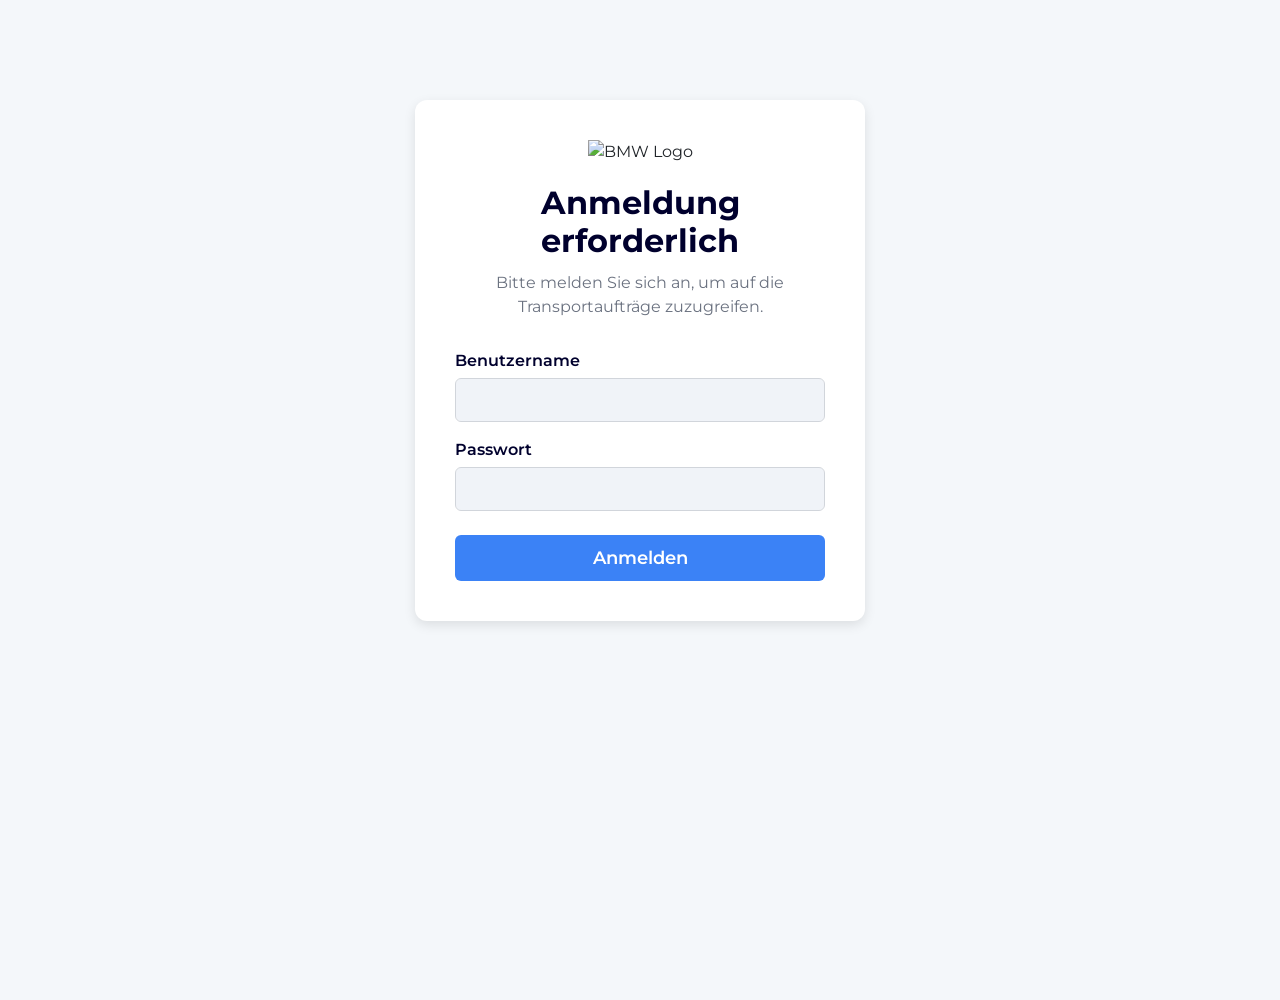
==== index.html @ 8893bddc "Update URLs and enhance data decoding logic" ====
<!DOCTYPE html>
<html lang="de">
<head>
    <meta charset="UTF-8" />
    <meta name="viewport" content="width=device-width, initial-scale=1.0"/>
    <title>Wagon Transport Order Confirmation</title>
    <link href="https://cdn.jsdelivr.net/npm/bootstrap@5.3.0/dist/css/bootstrap.min.css" rel="stylesheet">
    <link href="https://fonts.googleapis.com/css2?family=Montserrat:wght@400;600;700&display=swap" rel="stylesheet">
    
    <style>
        body {
            min-height: 100vh;
            background-color: #f4f7fa;
            font-family: 'Montserrat', sans-serif;
        }

        .header-section {
            background-color: #00002d;
            color: white;
            padding: 40px;
            border-radius: 12px 12px 0 0;
        }
        
        .header-section h1 {
            font-weight: 700;
            font-size: 2.5rem;
        }

        .main-card {
            background-color: #ffffff;
            border-radius: 12px;
            box-shadow: 0 4px 12px rgba(0,0,0,0.05);
            margin: 40px auto;
            max-width: 1000px;
        }

        .login-card {
            background-color: #ffffff;
            border-radius: 12px;
            box-shadow: 0 4px 12px rgba(0,0,0,0.1);
            margin: 100px auto;
            max-width: 450px;
            padding: 40px;
        }

        .login-header {
            text-align: center;
            margin-bottom: 30px;
        }

        .login-header h2 {
            color: #00002d;
            font-weight: 700;
            margin-bottom: 10px;
        }

        .login-header p {
            color: #6b7280;
        }

        .form-control, .form-select {
            background-color: #f0f3f8;
            border: 1px solid #d1d5db;
            color: #1f2937;
            font-weight: 500;
            font-size: 1rem;
            height: 44px;
        }

        .form-label {
            font-weight: 600;
            color: #00002d;
            margin-bottom: 5px;
        }
        
        .order-card {
            border: 1px solid #e5e7eb;
            border-left: 5px solid #3b82f6;
            border-radius: 8px;
            margin-bottom: 20px;
            padding: 20px;
            background-color: #ffffff;
        }

        .order-card h5 {
            font-weight: 700;
            color: #3b82f6;
            margin-bottom: 15px;
            border-bottom: 2px solid #f0f3f8;
            padding-bottom: 5px;
        }

        .btn-custom {
            background-color: #3b82f6;
            color: white;
            font-weight: 600;
            font-size: 1.1rem;
            padding: 10px 30px;
            border: none;
            transition: background-color 0.3s ease;
        }

        .btn-custom:hover {
            background-color: #1e3a8a;
            color: white;
        }

        .hidden {
            display: none !important;
        }

        .spinner-border-sm {
            width: 1rem;
            height: 1rem;
            margin-right: 0.5rem;
        }

        .section-header {
            font-weight: 600;
            font-size: 0.95rem;
            margin-top: 1rem;
            margin-bottom: 0.5rem;
        }
    </style>
</head>
<body>
    <!-- Login Screen -->
    <div id="login-screen" class="container">
        <div class="login-card">
            <div class="login-header">
                <img src="https://upload.wikimedia.org/wikipedia/commons/4/44/BMW.svg" alt="BMW Logo" style="height: 60px; margin-bottom: 20px;">
                <h2>Anmeldung erforderlich</h2>
                <p>Bitte melden Sie sich an, um auf die Transportaufträge zuzugreifen.</p>
            </div>
            
            <form id="login-form">
                <div class="mb-3">
                    <label for="username" class="form-label">Benutzername</label>
                    <input type="text" class="form-control" id="username" name="username" required autocomplete="username">
                </div>
                
                <div class="mb-4">
                    <label for="password" class="form-label">Passwort</label>
                    <input type="password" class="form-control" id="password" name="password" required autocomplete="current-password">
                </div>
                
                <div id="login-alert" class="mb-3"></div>
                
                <div class="d-grid">
                    <button type="submit" class="btn btn-custom" id="login-btn">
                        <span id="login-btn-text">Anmelden</span>
                        <span id="login-spinner" class="spinner-border spinner-border-sm hidden" role="status" aria-hidden="true"></span>
                    </button>
                </div>
            </form>
        </div>
    </div>

    <!-- Main Application (hidden until login) -->
    <div id="main-app" class="container hidden">
        <div class="main-card">
            <div class="header-section text-center">
                <h1>Wagon Transport Order Editor <img src="https://upload.wikimedia.org/wikipedia/commons/4/44/BMW.svg" alt="BMW Logo" style="height: 1.2em; vertical-align: middle;"></h1>
                <p class="lead" style="color: #dbeafe;">Bitte überprüfen und bestätigen Sie die Liefer-/Abhol-Slots.</p>
            </div>

            <div class="p-4">
                <form id="order-form">
                    <div id="orders-container">
                        <div class="alert alert-info" role="alert">Lade Bestelldaten...</div>
                    </div>

                    <div id="alert-container" class="mt-4"></div>

                    <div class="d-grid gap-2">
                        <button type="submit" class="btn btn-custom mt-3">Aufträge bestätigen & an Logistik senden</button>
                    </div>
                </form>
            </div>
        </div>
    </div>

    <script src="https://cdn.jsdelivr.net/npm/bootstrap@5.3.0/dist/js/bootstrap.bundle.min.js"></script>

    <script>
        // ============================================
        // CONFIGURATION
        // ============================================
        const AUTH_FLOW_URL = 'https://e157ee54d75be7b59e64b3c2c12166.51.environment.api.powerplatform.com:443/powerautomate/automations/direct/workflows/3f3444f8c3514fe8873204c368389636/triggers/manual/paths/invoke?api-version=1&sp=%2Ftriggers%2Fmanual%2Frun&sv=1.0&sig=SwlTj3if5ZKKomFHRBl7RZA-kmS3-X4oMm7NkNRVYFU'
        const ORDER_SUBMIT_URL = 'https://e157ee54d75be7b59e64b3c2c12166.51.environment.api.powerplatform.com:443/powerautomate/automations/direct/workflows/57811f085180473188001322dee3482f/triggers/manual/paths/invoke?api-version=1&sp=%2Ftriggers%2Fmanual%2Frun&sv=1.0&sig=Av88DsAwouKcWS5YfbpnzNnY0g3_8WuksH9nLJQRj48'
        
        // Session token storage
        let sessionToken = null;

        // Configuration
        const CONFIG = {
            profiles: ['G1', 'G2'],
            wagonTypes: ['Offen', 'Geschlossen', 'Offen + Geschlossen'],
            reasons: [
                { value: 'None', text: '— Keine Unterlieferung —' },
                { value: '05', text: '05 Falsche Waggongattung angeliefert' },
                { value: '06', text: '06 Fehlende Waggons - Schadwaggon' },
                { value: '07', text: '07 Ausrangierung Schadwaggons' },
                { value: '08', text: '08 fehlende Lokführerverfügbarkeit' },
                { value: '09', text: '09 zu wenige Waggons - falsche Planung Bahn-DL' },
                { value: '10', text: '10 zu spät angelieferte Waggons' },
                { value: '11', text: '11 Fehlende Lokführerverfügbarkeit' },
                { value: '12', text: '12 Zugverspätung - Arbeitszeit Ende' },
                { value: '13', text: '13 Zugverspätung - Sonstiges Bahn DL' },
                { value: '14', text: '14 Zugverspätung -   Sonstiges' },
                { value: '15', text: '15 Streik - Bahn Infrastruktur' },
                { value: '25', text: '25 technische Störungen Bahnhof bzw. Rangierer' },
                { value: '26', text: '26 technische Störungen auf der Strecke (z.B. Bahnübergang, Stellwerkstörung)' },
                { value: '27', text: '27 Rangierleistung nicht ausreichend - Rangierdienst unterbesetzt' },
                { value: '28', text: '28 Rangierleistung nicht ausreichend  - Rangierdienst in Pause' },
                { value: '29', text: '29 Rangierleistung nicht ausreichend - Lokschaden/ Lokstörung' },
                { value: '30', text: '30 Zeitplanung Rangierverkehr' },
                { value: '31', text: '31 Rangierleistung nicht ausreichend (z.B. bei zu viel Rangierung Schadwaggons/Züge gleichzeitig/Lokverfügbarkeit/Lokführer krank, Lokstörrung…)' },
                { value: '32', text: '32 Stellwerk nicht besetzt' },
                { value: '33', text: '33 Lokzuführung verspätet' },
                { value: '34', text: '34 Warten aus Lok - Störung auf der Strecke; Fahren auf Sicht' },
                { value: '35', text: '35 Warten auf Lok - Infrastruktur überlastet' },
                { value: '36', text: '36 Warten aus Lok - Sonstiges' },
                { value: '37', text: '37 Streckensperrung --> keine Umleitung möglich' },
                { value: '38', text: '38 Baustelle/ Infrastruktur' },
                { value: '39', text: '39 Blockierung Transportwege (Abgrenzung zur technischen Störrung, z.B. liegengebliebener Zug auf der Strecke)' },
                { value: '40', text: '40 Umleitung netzbedingt; Personen im Gleis' },
                { value: '41', text: '41 Infrastruktur (Baustellen, Oberleitungsstörung, Rückstau wg. Überfüllung der Umleitungen)' },
                { value: '42', text: '42 fehlende Trassenverfügbarkeit' },
                { value: '43', text: '43 Dispositive Zulaufsteuerung' },
                { value: '53', text: '53 Fehlende Waggons - falsche Planung Bahn-DL' }
            ]
        };

        function showLoginAlert(message, type) {
            const alertContainer = document.getElementById('login-alert');
            alertContainer.innerHTML = `<div class="alert alert-${type} alert-dismissible fade show" role="alert">
                                            ${message}
                                            <button type="button" class="btn-close" data-bs-dismiss="alert" aria-label="Close"></button>
                                        </div>`;
        }
        
        function generateTimeSlots(intervalMinutes) {
            const slots = [];
            for (let h = 0; h < 24; h++) {
                for (let m = 0; m < 60; m += intervalMinutes) {
                    const time = `${String(h).padStart(2, '0')}:${String(m).padStart(2, '0')}`;
                    if (intervalMinutes === 15) {
                        slots.push({ value: time, text: time });
                    } else if (intervalMinutes === 120 && m === 0) {
                        const nextHour = String((h + 2) % 24).padStart(2, '0');
                        const slotText = `${time} - ${nextHour}:00`;
                        slots.push({ value: slotText, text: slotText });
                    }
                }
            }
            return slots;
        }

        const arrivalSlots = generateTimeSlots(120);
        const departureSlots = generateTimeSlots(15);
        
        function getOrdersFromUrl() {
            try {
                const params = new URLSearchParams(window.location.search);
                const encodedData = params.get('data');
                if (!encodedData) {
                    return [];
                }
                
                let jsonString;
                
                // Try to decode as base64 first
                try {
                    // Decode base64
                    jsonString = atob(encodedData);
                    console.log('Data decoded from base64');
                } catch (base64Error) {
                    // If base64 decoding fails, try URL decoding (backward compatibility)
                    console.log('Base64 decoding failed, trying URL decode for backward compatibility');
                    jsonString = decodeURIComponent(encodedData);
                }
                
                const parsedData = JSON.parse(jsonString);
                return Array.isArray(parsedData) ? parsedData : [parsedData];
            } catch (e) {
                console.error("Fehler beim Parsen der Bestelldaten:", e);
                return [];
            }
        }
        
        function createOrderCard(order) {
            const id = order.orderId || 'UNKNOWN';
            
            const profileOptions = CONFIG.profiles.map(p => 
                `<option value="${p}" ${p === order.wagonProfile ? 'selected' : ''}>${p}</option>`
            ).join('');
            
            const typeOptions = CONFIG.wagonTypes.map(t => 
                `<option value="${t}" ${t === order.wagonType ? 'selected' : ''}>${t}</option>`
            ).join('');

            const reasonOptions = CONFIG.reasons.map(r => 
                `<option value="${r.value}">${r.text}</option>`
            ).join('');

            const arrivalOptions = arrivalSlots.map(s => 
                `<option value="${s.value}">${s.text}</option>`
            ).join('');

            const departureOptions = departureSlots.map(s => 
                `<option value="${s.value}">${s.text}</option>`
            ).join('');

            return `
                <div class="order-card" data-order-id="${id}">
                    <h5>Order ID: ${id} | Supplier: ${order.supplier || 'N/A'} | Route: ${order.route || 'N/A'}</h5>
                    <p class="mb-3 text-muted small">KW: ${order.cw || 'N/A'}</p>
                    <div class="row g-3">
                        <div class="col-md-4">
                            <label for="wagons-${id}" class="form-label">Wagons (Qty.)</label>
                            <input type="number" class="form-control" id="wagons-${id}" name="wagons-${id}" value="${order.wagons || 1}" min="1" required>
                        </div>
                        <div class="col-md-4">
                            <label for="date-${id}" class="form-label">Transport Date</label>
                            <input type="date" class="form-control" id="date-${id}" name="date-${id}" value="${order.transportDate || ''}" required>
                        </div>
                        <div class="col-md-4">
                            <label for="profile-${id}" class="form-label">Wagon Profile</label>
                            <select class="form-select" id="profile-${id}" name="profile-${id}" required>
                                ${profileOptions}
                            </select>
                        </div>
                        <div class="col-md-12">
                            <label for="type-${id}" class="form-label">Wagon Type</label>
                            <select class="form-select" id="type-${id}" name="type-${id}" required>
                                ${typeOptions}
                            </select>
                        </div>
                        
                        <!-- DEPARTURE TIME SLOTS -->
                        <div class="col-12 mt-3">
                            <h6 class="text-primary border-bottom pb-2">📍 Departure Time Slots</h6>
                        </div>
                        <div class="col-md-6">
                            <label for="departure-arrival-slot-${id}" class="form-label">Arrival Time Slot (2h)</label>
                            <select class="form-select" id="departure-arrival-slot-${id}" name="departure-arrival-slot-${id}" required>
                                ${arrivalOptions}
                            </select>
                        </div>
                        <div class="col-md-6">
                            <label for="departure-time-${id}" class="form-label">Departure Time (15min)</label>
                            <select class="form-select" id="departure-time-${id}" name="departure-time-${id}" required>
                                ${departureOptions}
                            </select>
                        </div>
                        
                        <!-- DESTINATION TIME SLOTS -->
                        <div class="col-12 mt-3">
                            <h6 class="text-success border-bottom pb-2">🎯 Destination Time Slots</h6>
                        </div>
                        <div class="col-md-4">
                            <label for="delivery-date-${id}" class="form-label">Delivery Date</label>
                            <input type="date" class="form-control" id="delivery-date-${id}" name="delivery-date-${id}" value="${order.deliveryDate || ''}" required>
                        </div>
                        <div class="col-md-4">
                            <label for="destination-arrival-slot-${id}" class="form-label">Arrival Time Slot (2h)</label>
                            <select class="form-select" id="destination-arrival-slot-${id}" name="destination-arrival-slot-${id}" required>
                                ${arrivalOptions}
                            </select>
                        </div>
                        <div class="col-md-4">
                            <label for="destination-departure-time-${id}" class="form-label">Departure Time (15min)</label>
                            <select class="form-select" id="destination-departure-time-${id}" name="destination-departure-time-${id}" required>
                                ${departureOptions}
                            </select>
                        </div>
                        
                        <div class="col-md-6 mt-3">
                            <label for="reason-${id}" class="form-label">Reason for Underdelivery</label>
                            <select class="form-select" id="reason-${id}" name="reason-${id}" required>
                                ${reasonOptions}
                            </select>
                        </div>
                        <div class="col-12">
                            <label for="comment-${id}" class="form-label">Comment (Free Text)</label>
                            <textarea class="form-control" id="comment-${id}" name="comment-${id}" rows="2" placeholder="Freitextkommentar eingeben..."></textarea>
                        </div>
                    </div>
                </div>
            `;
        }
        
        function loadForm() {
            const ordersData = getOrdersFromUrl();
            const container = document.getElementById('orders-container');
            container.innerHTML = '';
            if (ordersData.length === 0) {
                container.innerHTML = `
                    <div class="alert alert-danger" role="alert">
                        <strong>Fehler:</strong> Es wurden keine Bestelldaten übergeben oder die Daten konnten nicht geladen werden.
                        <br><br>
                        Bitte wenden Sie sich an das Logistik-Team oder überprüfen Sie den Link.
                    </div>`;
                const submitBtn = document.querySelector('#order-form button[type="submit"]');
                if (submitBtn) submitBtn.disabled = true;
                return;
            }
            ordersData.forEach(order => {
                container.innerHTML += createOrderCard(order);
            });
        }

        function showAlert(message, type) {
            const alertContainer = document.getElementById('alert-container');
            alertContainer.innerHTML = `<div class="alert alert-${type} alert-dismissible fade show" role="alert" style="font-size: 1rem;">
                                            ${message}
                                            <button type="button" class="btn-close" data-bs-dismiss="alert" aria-label="Close"></button>
                                        </div>`;
        }

        // Initialize everything when DOM is ready
        document.addEventListener('DOMContentLoaded', function() {
            console.log('Page loaded - Login screen should be visible');
            
            // Handle Login with Power Automate Authentication
            document.getElementById('login-form').addEventListener('submit', async function(event) {
                event.preventDefault();
                
                const username = document.getElementById('username').value.trim();
                const password = document.getElementById('password').value;
                
                // Show loading state
                const loginBtn = document.getElementById('login-btn');
                const loginBtnText = document.getElementById('login-btn-text');
                const loginSpinner = document.getElementById('login-spinner');
                
                loginBtn.disabled = true;
                loginBtnText.textContent = 'Überprüfung...';
                loginSpinner.classList.remove('hidden');
                
                try {
                    // Call Power Automate authentication flow
                    const response = await fetch(AUTH_FLOW_URL, {
                        method: 'POST',
                        headers: { 'Content-Type': 'application/json' },
                        body: JSON.stringify({
                            username: username,
                            password: password,
                            timestamp: new Date().toISOString()
                        })
                    });

                    const result = await response.json();
                    
                    if (response.ok && result.authenticated === true) {
                        console.log('Login successful');
                        // Store session token if provided
                        sessionToken = result.token || null;
                        
                        // Successful login
                        document.getElementById('login-screen').classList.add('hidden');
                        document.getElementById('main-app').classList.remove('hidden');
                        loadForm();
                    } else {
                        console.log('Login failed');
                        showLoginAlert('Ungültiger Benutzername oder Passwort. Bitte versuchen Sie es erneut.', 'danger');
                        
                        // Reset button state
                        loginBtn.disabled = false;
                        loginBtnText.textContent = 'Anmelden';
                        loginSpinner.classList.add('hidden');
                    }
                } catch (error) {
                    console.error('Authentication error:', error);
                    showLoginAlert('Verbindungsfehler. Bitte versuchen Sie es später erneut.', 'danger');
                    
                    // Reset button state
                    loginBtn.disabled = false;
                    loginBtnText.textContent = 'Anmelden';
                    loginSpinner.classList.add('hidden');
                }
            });

            // Handle Order Form Submission
            document.getElementById('order-form').addEventListener('submit', async function (event) {
                event.preventDefault();
                
                const ordersData = [];
                const orderCards = document.querySelectorAll('.order-card');
                
                orderCards.forEach(card => {
                    const id = card.getAttribute('data-order-id');
                    
                    const orderData = {
                        orderId: id,
                        wagons: parseInt(document.getElementById(`wagons-${id}`).value, 10),
                        transportDate: document.getElementById(`date-${id}`).value,
                        deliveryDate: document.getElementById(`delivery-date-${id}`).value,
                        wagonProfile: document.getElementById(`profile-${id}`).value,
                        wagonType: document.getElementById(`type-${id}`).value,
                        departureArrivalSlot: document.getElementById(`departure-arrival-slot-${id}`).value,
                        departureTime: document.getElementById(`departure-time-${id}`).value,
                        destinationArrivalSlot: document.getElementById(`destination-arrival-slot-${id}`).value,
                        destinationDepartureTime: document.getElementById(`destination-departure-time-${id}`).value,
                        reasonUnderdelivery: document.getElementById(`reason-${id}`).value,
                        comment: document.getElementById(`comment-${id}`).value
                    };
                    
                    ordersData.push(orderData);
                });
                
                const finalPayload = {
                    submissionTimestamp: new Date().toISOString(),
                    sessionToken: sessionToken,
                    orders: ordersData
                };

                try {
                    const response = await fetch(ORDER_SUBMIT_URL, {
                        method: 'POST',
                        headers: { 
                            'Content-Type': 'application/json'
                        },
                        body: JSON.stringify(finalPayload)
                    });

                    if (response.ok) {
                        showAlert('Success! Alle Transportaufträge wurden bestätigt und an die Logistik gesendet.', 'success');
                        document.getElementById('order-form').querySelector('button[type="submit"]').disabled = true;
                    } else {
                        const errorText = await response.text();
                        showAlert(`Übermittlung fehlgeschlagen. Server-Status: ${response.status}.`, 'danger');
                    }
                } catch (error) {
                    showAlert('Ein Fehler ist aufgetreten. Bitte prüfen Sie Ihre Verbindung oder wenden Sie sich an den Support.', 'danger');
                    console.error("Fetch Error:", error);
                }
            });
        });
    </script>
</body>
</html>
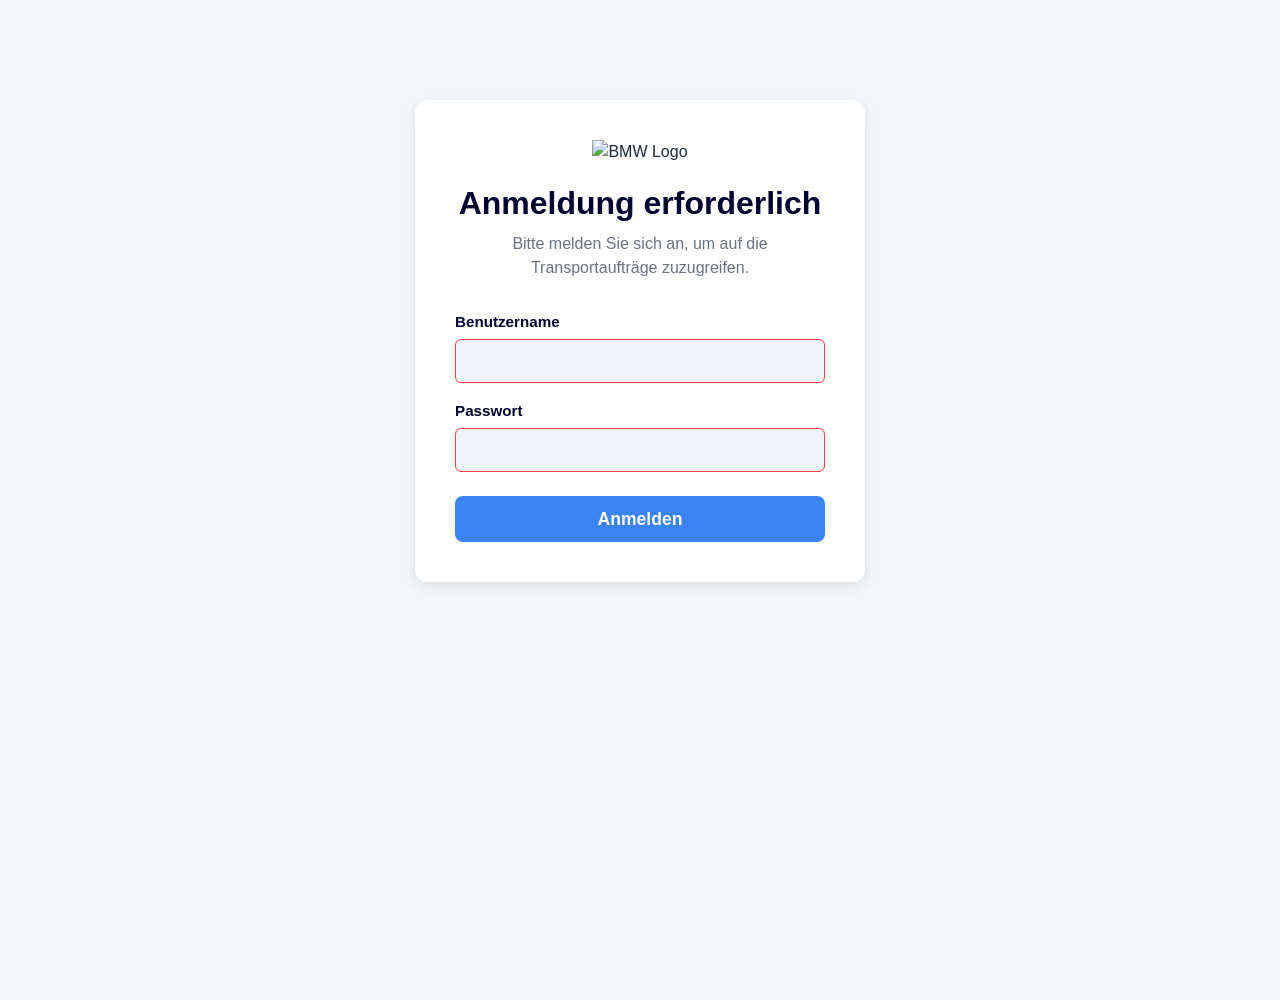
==== commit ec1b432a: "Refactor application into modular architecture with security and accessibility improvements Co-autho" ====
--- a/index.html
+++ b/index.html
@@ -3,127 +3,26 @@
 <head>
     <meta charset="UTF-8" />
     <meta name="viewport" content="width=device-width, initial-scale=1.0"/>
-    <title>Wagon Transport Order Confirmation</title>
-    <link href="https://cdn.jsdelivr.net/npm/bootstrap@5.3.0/dist/css/bootstrap.min.css" rel="stylesheet">
+    <meta name="description" content="BMW Wagon Transport Order Confirmation System - Manage and confirm rail transport orders efficiently">
+    <meta name="author" content="BMW Logistics">
+    <meta http-equiv="X-UA-Compatible" content="IE=edge">
+    
+    <!-- Security Headers -->
+    <meta http-equiv="Content-Security-Policy" content="default-src 'self'; script-src 'self' https://cdn.jsdelivr.net; style-src 'self' 'unsafe-inline' https://cdn.jsdelivr.net https://fonts.googleapis.com; font-src 'self' https://fonts.gstatic.com; img-src 'self' https://upload.wikimedia.org data:; connect-src 'self' https://e157ee54d75be7b59e64b3c2c12166.51.environment.api.powerplatform.com;">
+    
+    <title>Wagon Transport Order Confirmation | BMW Logistics</title>
+    
+    <!-- External Stylesheets -->
+    <link href="https://cdn.jsdelivr.net/npm/bootstrap@5.3.0/dist/css/bootstrap.min.css" rel="stylesheet" integrity="sha384-9ndCyUaIbzAi2FUVXJi0CjmCapSmO7SnpJef0486qhLnuZ2cdeRhO02iuK6FUUVM" crossorigin="anonymous">
     <link href="https://fonts.googleapis.com/css2?family=Montserrat:wght@400;600;700&display=swap" rel="stylesheet">
     
-    <style>
-        body {
-            min-height: 100vh;
-            background-color: #f4f7fa;
-            font-family: 'Montserrat', sans-serif;
-        }
-
-        .header-section {
-            background-color: #00002d;
-            color: white;
-            padding: 40px;
-            border-radius: 12px 12px 0 0;
-        }
-        
-        .header-section h1 {
-            font-weight: 700;
-            font-size: 2.5rem;
-        }
-
-        .main-card {
-            background-color: #ffffff;
-            border-radius: 12px;
-            box-shadow: 0 4px 12px rgba(0,0,0,0.05);
-            margin: 40px auto;
-            max-width: 1000px;
-        }
-
-        .login-card {
-            background-color: #ffffff;
-            border-radius: 12px;
-            box-shadow: 0 4px 12px rgba(0,0,0,0.1);
-            margin: 100px auto;
-            max-width: 450px;
-            padding: 40px;
-        }
-
-        .login-header {
-            text-align: center;
-            margin-bottom: 30px;
-        }
-
-        .login-header h2 {
-            color: #00002d;
-            font-weight: 700;
-            margin-bottom: 10px;
-        }
-
-        .login-header p {
-            color: #6b7280;
-        }
-
-        .form-control, .form-select {
-            background-color: #f0f3f8;
-            border: 1px solid #d1d5db;
-            color: #1f2937;
-            font-weight: 500;
-            font-size: 1rem;
-            height: 44px;
-        }
-
-        .form-label {
-            font-weight: 600;
-            color: #00002d;
-            margin-bottom: 5px;
-        }
-        
-        .order-card {
-            border: 1px solid #e5e7eb;
-            border-left: 5px solid #3b82f6;
-            border-radius: 8px;
-            margin-bottom: 20px;
-            padding: 20px;
-            background-color: #ffffff;
-        }
-
-        .order-card h5 {
-            font-weight: 700;
-            color: #3b82f6;
-            margin-bottom: 15px;
-            border-bottom: 2px solid #f0f3f8;
-            padding-bottom: 5px;
-        }
-
-        .btn-custom {
-            background-color: #3b82f6;
-            color: white;
-            font-weight: 600;
-            font-size: 1.1rem;
-            padding: 10px 30px;
-            border: none;
-            transition: background-color 0.3s ease;
-        }
-
-        .btn-custom:hover {
-            background-color: #1e3a8a;
-            color: white;
-        }
-
-        .hidden {
-            display: none !important;
-        }
-
-        .spinner-border-sm {
-            width: 1rem;
-            height: 1rem;
-            margin-right: 0.5rem;
-        }
-
-        .section-header {
-            font-weight: 600;
-            font-size: 0.95rem;
-            margin-top: 1rem;
-            margin-bottom: 0.5rem;
-        }
-    </style>
+    <!-- Custom Stylesheet -->
+    <link rel="stylesheet" href="styles.css">
 </head>
 <body>
+    <!-- Skip to main content for accessibility -->
+    <a href="#main-content" class="skip-link">Skip to main content</a>
+    
     <!-- Login Screen -->
     <div id="login-screen" class="container">
         <div class="login-card">
@@ -133,18 +32,18 @@
                 <p>Bitte melden Sie sich an, um auf die Transportaufträge zuzugreifen.</p>
             </div>
             
-            <form id="login-form">
+            <form id="login-form" novalidate>
                 <div class="mb-3">
                     <label for="username" class="form-label">Benutzername</label>
-                    <input type="text" class="form-control" id="username" name="username" required autocomplete="username">
+                    <input type="text" class="form-control" id="username" name="username" required autocomplete="username" aria-required="true">
                 </div>
                 
                 <div class="mb-4">
                     <label for="password" class="form-label">Passwort</label>
-                    <input type="password" class="form-control" id="password" name="password" required autocomplete="current-password">
+                    <input type="password" class="form-control" id="password" name="password" required autocomplete="current-password" aria-required="true">
                 </div>
                 
-                <div id="login-alert" class="mb-3"></div>
+                <div id="login-alert" class="mb-3" role="alert" aria-live="polite"></div>
                 
                 <div class="d-grid">
                     <button type="submit" class="btn btn-custom" id="login-btn">
@@ -158,386 +57,39 @@
 
     <!-- Main Application (hidden until login) -->
     <div id="main-app" class="container hidden">
-        <div class="main-card">
-            <div class="header-section text-center">
-                <h1>Wagon Transport Order Editor <img src="https://upload.wikimedia.org/wikipedia/commons/4/44/BMW.svg" alt="BMW Logo" style="height: 1.2em; vertical-align: middle;"></h1>
-                <p class="lead" style="color: #dbeafe;">Bitte überprüfen und bestätigen Sie die Liefer-/Abhol-Slots.</p>
+        <main id="main-content">
+            <div class="main-card">
+                <header class="header-section text-center">
+                    <h1>Wagon Transport Order Editor <img src="https://upload.wikimedia.org/wikipedia/commons/4/44/BMW.svg" alt="BMW Logo" style="height: 1.2em; vertical-align: middle;"></h1>
+                    <p class="lead" style="color: #dbeafe;">Bitte überprüfen und bestätigen Sie die Liefer-/Abhol-Slots.</p>
+                </header>
+
+                <div class="p-4">
+                    <form id="order-form" novalidate>
+                        <div id="orders-container" role="region" aria-label="Bestellungen">
+                            <div class="alert alert-info" role="alert">Lade Bestelldaten...</div>
+                        </div>
+
+                        <div id="alert-container" class="mt-4" role="alert" aria-live="polite"></div>
+
+                        <div class="d-grid gap-2">
+                            <button type="submit" class="btn btn-custom mt-3">Aufträge bestätigen & an Logistik senden</button>
+                        </div>
+                    </form>
+                </div>
             </div>
-
-            <div class="p-4">
-                <form id="order-form">
-                    <div id="orders-container">
-                        <div class="alert alert-info" role="alert">Lade Bestelldaten...</div>
-                    </div>
-
-                    <div id="alert-container" class="mt-4"></div>
-
-                    <div class="d-grid gap-2">
-                        <button type="submit" class="btn btn-custom mt-3">Aufträge bestätigen & an Logistik senden</button>
-                    </div>
-                </form>
-            </div>
-        </div>
+        </main>
     </div>
 
-    <script src="https://cdn.jsdelivr.net/npm/bootstrap@5.3.0/dist/js/bootstrap.bundle.min.js"></script>
-
-    <script>
-        // ============================================
-        // CONFIGURATION
-        // ============================================
-        const AUTH_FLOW_URL = 'https://e157ee54d75be7b59e64b3c2c12166.51.environment.api.powerplatform.com:443/powerautomate/automations/direct/workflows/3f3444f8c3514fe8873204c368389636/triggers/manual/paths/invoke?api-version=1&sp=%2Ftriggers%2Fmanual%2Frun&sv=1.0&sig=SwlTj3if5ZKKomFHRBl7RZA-kmS3-X4oMm7NkNRVYFU'
-        const ORDER_SUBMIT_URL = 'https://e157ee54d75be7b59e64b3c2c12166.51.environment.api.powerplatform.com:443/powerautomate/automations/direct/workflows/57811f085180473188001322dee3482f/triggers/manual/paths/invoke?api-version=1&sp=%2Ftriggers%2Fmanual%2Frun&sv=1.0&sig=Av88DsAwouKcWS5YfbpnzNnY0g3_8WuksH9nLJQRj48'
-        
-        // Session token storage
-        let sessionToken = null;
-
-        // Configuration
-        const CONFIG = {
-            profiles: ['G1', 'G2'],
-            wagonTypes: ['Offen', 'Geschlossen', 'Offen + Geschlossen'],
-            reasons: [
-                { value: 'None', text: '— Keine Unterlieferung —' },
-                { value: '05', text: '05 Falsche Waggongattung angeliefert' },
-                { value: '06', text: '06 Fehlende Waggons - Schadwaggon' },
-                { value: '07', text: '07 Ausrangierung Schadwaggons' },
-                { value: '08', text: '08 fehlende Lokführerverfügbarkeit' },
-                { value: '09', text: '09 zu wenige Waggons - falsche Planung Bahn-DL' },
-                { value: '10', text: '10 zu spät angelieferte Waggons' },
-                { value: '11', text: '11 Fehlende Lokführerverfügbarkeit' },
-                { value: '12', text: '12 Zugverspätung - Arbeitszeit Ende' },
-                { value: '13', text: '13 Zugverspätung - Sonstiges Bahn DL' },
-                { value: '14', text: '14 Zugverspätung -   Sonstiges' },
-                { value: '15', text: '15 Streik - Bahn Infrastruktur' },
-                { value: '25', text: '25 technische Störungen Bahnhof bzw. Rangierer' },
-                { value: '26', text: '26 technische Störungen auf der Strecke (z.B. Bahnübergang, Stellwerkstörung)' },
-                { value: '27', text: '27 Rangierleistung nicht ausreichend - Rangierdienst unterbesetzt' },
-                { value: '28', text: '28 Rangierleistung nicht ausreichend  - Rangierdienst in Pause' },
-                { value: '29', text: '29 Rangierleistung nicht ausreichend - Lokschaden/ Lokstörung' },
-                { value: '30', text: '30 Zeitplanung Rangierverkehr' },
-                { value: '31', text: '31 Rangierleistung nicht ausreichend (z.B. bei zu viel Rangierung Schadwaggons/Züge gleichzeitig/Lokverfügbarkeit/Lokführer krank, Lokstörrung…)' },
-                { value: '32', text: '32 Stellwerk nicht besetzt' },
-                { value: '33', text: '33 Lokzuführung verspätet' },
-                { value: '34', text: '34 Warten aus Lok - Störung auf der Strecke; Fahren auf Sicht' },
-                { value: '35', text: '35 Warten auf Lok - Infrastruktur überlastet' },
-                { value: '36', text: '36 Warten aus Lok - Sonstiges' },
-                { value: '37', text: '37 Streckensperrung --> keine Umleitung möglich' },
-                { value: '38', text: '38 Baustelle/ Infrastruktur' },
-                { value: '39', text: '39 Blockierung Transportwege (Abgrenzung zur technischen Störrung, z.B. liegengebliebener Zug auf der Strecke)' },
-                { value: '40', text: '40 Umleitung netzbedingt; Personen im Gleis' },
-                { value: '41', text: '41 Infrastruktur (Baustellen, Oberleitungsstörung, Rückstau wg. Überfüllung der Umleitungen)' },
-                { value: '42', text: '42 fehlende Trassenverfügbarkeit' },
-                { value: '43', text: '43 Dispositive Zulaufsteuerung' },
-                { value: '53', text: '53 Fehlende Waggons - falsche Planung Bahn-DL' }
-            ]
-        };
-
-        function showLoginAlert(message, type) {
-            const alertContainer = document.getElementById('login-alert');
-            alertContainer.innerHTML = `<div class="alert alert-${type} alert-dismissible fade show" role="alert">
-                                            ${message}
-                                            <button type="button" class="btn-close" data-bs-dismiss="alert" aria-label="Close"></button>
-                                        </div>`;
-        }
-        
-        function generateTimeSlots(intervalMinutes) {
-            const slots = [];
-            for (let h = 0; h < 24; h++) {
-                for (let m = 0; m < 60; m += intervalMinutes) {
-                    const time = `${String(h).padStart(2, '0')}:${String(m).padStart(2, '0')}`;
-                    if (intervalMinutes === 15) {
-                        slots.push({ value: time, text: time });
-                    } else if (intervalMinutes === 120 && m === 0) {
-                        const nextHour = String((h + 2) % 24).padStart(2, '0');
-                        const slotText = `${time} - ${nextHour}:00`;
-                        slots.push({ value: slotText, text: slotText });
-                    }
-                }
-            }
-            return slots;
-        }
-
-        const arrivalSlots = generateTimeSlots(120);
-        const departureSlots = generateTimeSlots(15);
-        
-        function getOrdersFromUrl() {
-            try {
-                const params = new URLSearchParams(window.location.search);
-                const encodedData = params.get('data');
-                if (!encodedData) {
-                    return [];
-                }
-                
-                let jsonString;
-                
-                // Try to decode as base64 first
-                try {
-                    // Decode base64
-                    jsonString = atob(encodedData);
-                    console.log('Data decoded from base64');
-                } catch (base64Error) {
-                    // If base64 decoding fails, try URL decoding (backward compatibility)
-                    console.log('Base64 decoding failed, trying URL decode for backward compatibility');
-                    jsonString = decodeURIComponent(encodedData);
-                }
-                
-                const parsedData = JSON.parse(jsonString);
-                return Array.isArray(parsedData) ? parsedData : [parsedData];
-            } catch (e) {
-                console.error("Fehler beim Parsen der Bestelldaten:", e);
-                return [];
-            }
-        }
-        
-        function createOrderCard(order) {
-            const id = order.orderId || 'UNKNOWN';
-            
-            const profileOptions = CONFIG.profiles.map(p => 
-                `<option value="${p}" ${p === order.wagonProfile ? 'selected' : ''}>${p}</option>`
-            ).join('');
-            
-            const typeOptions = CONFIG.wagonTypes.map(t => 
-                `<option value="${t}" ${t === order.wagonType ? 'selected' : ''}>${t}</option>`
-            ).join('');
-
-            const reasonOptions = CONFIG.reasons.map(r => 
-                `<option value="${r.value}">${r.text}</option>`
-            ).join('');
-
-            const arrivalOptions = arrivalSlots.map(s => 
-                `<option value="${s.value}">${s.text}</option>`
-            ).join('');
-
-            const departureOptions = departureSlots.map(s => 
-                `<option value="${s.value}">${s.text}</option>`
-            ).join('');
-
-            return `
-                <div class="order-card" data-order-id="${id}">
-                    <h5>Order ID: ${id} | Supplier: ${order.supplier || 'N/A'} | Route: ${order.route || 'N/A'}</h5>
-                    <p class="mb-3 text-muted small">KW: ${order.cw || 'N/A'}</p>
-                    <div class="row g-3">
-                        <div class="col-md-4">
-                            <label for="wagons-${id}" class="form-label">Wagons (Qty.)</label>
-                            <input type="number" class="form-control" id="wagons-${id}" name="wagons-${id}" value="${order.wagons || 1}" min="1" required>
-                        </div>
-                        <div class="col-md-4">
-                            <label for="date-${id}" class="form-label">Transport Date</label>
-                            <input type="date" class="form-control" id="date-${id}" name="date-${id}" value="${order.transportDate || ''}" required>
-                        </div>
-                        <div class="col-md-4">
-                            <label for="profile-${id}" class="form-label">Wagon Profile</label>
-                            <select class="form-select" id="profile-${id}" name="profile-${id}" required>
-                                ${profileOptions}
-                            </select>
-                        </div>
-                        <div class="col-md-12">
-                            <label for="type-${id}" class="form-label">Wagon Type</label>
-                            <select class="form-select" id="type-${id}" name="type-${id}" required>
-                                ${typeOptions}
-                            </select>
-                        </div>
-                        
-                        <!-- DEPARTURE TIME SLOTS -->
-                        <div class="col-12 mt-3">
-                            <h6 class="text-primary border-bottom pb-2">📍 Departure Time Slots</h6>
-                        </div>
-                        <div class="col-md-6">
-                            <label for="departure-arrival-slot-${id}" class="form-label">Arrival Time Slot (2h)</label>
-                            <select class="form-select" id="departure-arrival-slot-${id}" name="departure-arrival-slot-${id}" required>
-                                ${arrivalOptions}
-                            </select>
-                        </div>
-                        <div class="col-md-6">
-                            <label for="departure-time-${id}" class="form-label">Departure Time (15min)</label>
-                            <select class="form-select" id="departure-time-${id}" name="departure-time-${id}" required>
-                                ${departureOptions}
-                            </select>
-                        </div>
-                        
-                        <!-- DESTINATION TIME SLOTS -->
-                        <div class="col-12 mt-3">
-                            <h6 class="text-success border-bottom pb-2">🎯 Destination Time Slots</h6>
-                        </div>
-                        <div class="col-md-4">
-                            <label for="delivery-date-${id}" class="form-label">Delivery Date</label>
-                            <input type="date" class="form-control" id="delivery-date-${id}" name="delivery-date-${id}" value="${order.deliveryDate || ''}" required>
-                        </div>
-                        <div class="col-md-4">
-                            <label for="destination-arrival-slot-${id}" class="form-label">Arrival Time Slot (2h)</label>
-                            <select class="form-select" id="destination-arrival-slot-${id}" name="destination-arrival-slot-${id}" required>
-                                ${arrivalOptions}
-                            </select>
-                        </div>
-                        <div class="col-md-4">
-                            <label for="destination-departure-time-${id}" class="form-label">Departure Time (15min)</label>
-                            <select class="form-select" id="destination-departure-time-${id}" name="destination-departure-time-${id}" required>
-                                ${departureOptions}
-                            </select>
-                        </div>
-                        
-                        <div class="col-md-6 mt-3">
-                            <label for="reason-${id}" class="form-label">Reason for Underdelivery</label>
-                            <select class="form-select" id="reason-${id}" name="reason-${id}" required>
-                                ${reasonOptions}
-                            </select>
-                        </div>
-                        <div class="col-12">
-                            <label for="comment-${id}" class="form-label">Comment (Free Text)</label>
-                            <textarea class="form-control" id="comment-${id}" name="comment-${id}" rows="2" placeholder="Freitextkommentar eingeben..."></textarea>
-                        </div>
-                    </div>
-                </div>
-            `;
-        }
-        
-        function loadForm() {
-            const ordersData = getOrdersFromUrl();
-            const container = document.getElementById('orders-container');
-            container.innerHTML = '';
-            if (ordersData.length === 0) {
-                container.innerHTML = `
-                    <div class="alert alert-danger" role="alert">
-                        <strong>Fehler:</strong> Es wurden keine Bestelldaten übergeben oder die Daten konnten nicht geladen werden.
-                        <br><br>
-                        Bitte wenden Sie sich an das Logistik-Team oder überprüfen Sie den Link.
-                    </div>`;
-                const submitBtn = document.querySelector('#order-form button[type="submit"]');
-                if (submitBtn) submitBtn.disabled = true;
-                return;
-            }
-            ordersData.forEach(order => {
-                container.innerHTML += createOrderCard(order);
-            });
-        }
-
-        function showAlert(message, type) {
-            const alertContainer = document.getElementById('alert-container');
-            alertContainer.innerHTML = `<div class="alert alert-${type} alert-dismissible fade show" role="alert" style="font-size: 1rem;">
-                                            ${message}
-                                            <button type="button" class="btn-close" data-bs-dismiss="alert" aria-label="Close"></button>
-                                        </div>`;
-        }
-
-        // Initialize everything when DOM is ready
-        document.addEventListener('DOMContentLoaded', function() {
-            console.log('Page loaded - Login screen should be visible');
-            
-            // Handle Login with Power Automate Authentication
-            document.getElementById('login-form').addEventListener('submit', async function(event) {
-                event.preventDefault();
-                
-                const username = document.getElementById('username').value.trim();
-                const password = document.getElementById('password').value;
-                
-                // Show loading state
-                const loginBtn = document.getElementById('login-btn');
-                const loginBtnText = document.getElementById('login-btn-text');
-                const loginSpinner = document.getElementById('login-spinner');
-                
-                loginBtn.disabled = true;
-                loginBtnText.textContent = 'Überprüfung...';
-                loginSpinner.classList.remove('hidden');
-                
-                try {
-                    // Call Power Automate authentication flow
-                    const response = await fetch(AUTH_FLOW_URL, {
-                        method: 'POST',
-                        headers: { 'Content-Type': 'application/json' },
-                        body: JSON.stringify({
-                            username: username,
-                            password: password,
-                            timestamp: new Date().toISOString()
-                        })
-                    });
-
-                    const result = await response.json();
-                    
-                    if (response.ok && result.authenticated === true) {
-                        console.log('Login successful');
-                        // Store session token if provided
-                        sessionToken = result.token || null;
-                        
-                        // Successful login
-                        document.getElementById('login-screen').classList.add('hidden');
-                        document.getElementById('main-app').classList.remove('hidden');
-                        loadForm();
-                    } else {
-                        console.log('Login failed');
-                        showLoginAlert('Ungültiger Benutzername oder Passwort. Bitte versuchen Sie es erneut.', 'danger');
-                        
-                        // Reset button state
-                        loginBtn.disabled = false;
-                        loginBtnText.textContent = 'Anmelden';
-                        loginSpinner.classList.add('hidden');
-                    }
-                } catch (error) {
-                    console.error('Authentication error:', error);
-                    showLoginAlert('Verbindungsfehler. Bitte versuchen Sie es später erneut.', 'danger');
-                    
-                    // Reset button state
-                    loginBtn.disabled = false;
-                    loginBtnText.textContent = 'Anmelden';
-                    loginSpinner.classList.add('hidden');
-                }
-            });
-
-            // Handle Order Form Submission
-            document.getElementById('order-form').addEventListener('submit', async function (event) {
-                event.preventDefault();
-                
-                const ordersData = [];
-                const orderCards = document.querySelectorAll('.order-card');
-                
-                orderCards.forEach(card => {
-                    const id = card.getAttribute('data-order-id');
-                    
-                    const orderData = {
-                        orderId: id,
-                        wagons: parseInt(document.getElementById(`wagons-${id}`).value, 10),
-                        transportDate: document.getElementById(`date-${id}`).value,
-                        deliveryDate: document.getElementById(`delivery-date-${id}`).value,
-                        wagonProfile: document.getElementById(`profile-${id}`).value,
-                        wagonType: document.getElementById(`type-${id}`).value,
-                        departureArrivalSlot: document.getElementById(`departure-arrival-slot-${id}`).value,
-                        departureTime: document.getElementById(`departure-time-${id}`).value,
-                        destinationArrivalSlot: document.getElementById(`destination-arrival-slot-${id}`).value,
-                        destinationDepartureTime: document.getElementById(`destination-departure-time-${id}`).value,
-                        reasonUnderdelivery: document.getElementById(`reason-${id}`).value,
-                        comment: document.getElementById(`comment-${id}`).value
-                    };
-                    
-                    ordersData.push(orderData);
-                });
-                
-                const finalPayload = {
-                    submissionTimestamp: new Date().toISOString(),
-                    sessionToken: sessionToken,
-                    orders: ordersData
-                };
-
-                try {
-                    const response = await fetch(ORDER_SUBMIT_URL, {
-                        method: 'POST',
-                        headers: { 
-                            'Content-Type': 'application/json'
-                        },
-                        body: JSON.stringify(finalPayload)
-                    });
-
-                    if (response.ok) {
-                        showAlert('Success! Alle Transportaufträge wurden bestätigt und an die Logistik gesendet.', 'success');
-                        document.getElementById('order-form').querySelector('button[type="submit"]').disabled = true;
-                    } else {
-                        const errorText = await response.text();
-                        showAlert(`Übermittlung fehlgeschlagen. Server-Status: ${response.status}.`, 'danger');
-                    }
-                } catch (error) {
-                    showAlert('Ein Fehler ist aufgetreten. Bitte prüfen Sie Ihre Verbindung oder wenden Sie sich an den Support.', 'danger');
-                    console.error("Fetch Error:", error);
-                }
-            });
-        });
-    </script>
+    <!-- Bootstrap JS -->
+    <script src="https://cdn.jsdelivr.net/npm/bootstrap@5.3.0/dist/js/bootstrap.bundle.min.js" integrity="sha384-geWF76RCwLtnZ8qwWowPQNguL3RmwHVBC9FhGdlKrxdiJJigb/j/68SIy3Te4Bkz" crossorigin="anonymous"></script>
+    
+    <!-- Application JavaScript Modules -->
+    <script src="config.js"></script>
+    <script src="utils.js"></script>
+    <script src="auth.js"></script>
+    <script src="ui.js"></script>
+    <script src="orders.js"></script>
+    <script src="app.js"></script>
 </body>
 </html>
--- a/styles.css
+++ b/styles.css
@@ -0,0 +1,346 @@
+/**
+ * RTS Application Styles
+ * Main stylesheet for the Rail Transport System application
+ */
+
+/* ============================================
+   ROOT VARIABLES
+   ============================================ */
+:root {
+    --color-primary: #3b82f6;
+    --color-primary-dark: #1e3a8a;
+    --color-secondary: #00002d;
+    --color-success: #10b981;
+    --color-danger: #ef4444;
+    --color-warning: #f59e0b;
+    --color-info: #06b6d4;
+    --color-light: #f4f7fa;
+    --color-muted: #6b7280;
+    --color-border: #e5e7eb;
+    --color-text: #1f2937;
+    --color-white: #ffffff;
+    
+    --font-family: 'Montserrat', sans-serif;
+    --border-radius: 12px;
+    --border-radius-sm: 8px;
+    --transition: all 0.3s ease;
+    --box-shadow: 0 4px 12px rgba(0, 0, 0, 0.05);
+    --box-shadow-lg: 0 4px 12px rgba(0, 0, 0, 0.1);
+}
+
+/* ============================================
+   GLOBAL STYLES
+   ============================================ */
+body {
+    min-height: 100vh;
+    background-color: var(--color-light);
+    font-family: var(--font-family);
+    color: var(--color-text);
+}
+
+/* ============================================
+   HEADER SECTION
+   ============================================ */
+.header-section {
+    background-color: var(--color-secondary);
+    color: var(--color-white);
+    padding: 40px;
+    border-radius: var(--border-radius) var(--border-radius) 0 0;
+}
+
+.header-section h1 {
+    font-weight: 700;
+    font-size: 2.5rem;
+    margin-bottom: 0;
+}
+
+@media (max-width: 768px) {
+    .header-section h1 {
+        font-size: 1.8rem;
+    }
+}
+
+/* ============================================
+   CARDS
+   ============================================ */
+.main-card {
+    background-color: var(--color-white);
+    border-radius: var(--border-radius);
+    box-shadow: var(--box-shadow);
+    margin: 40px auto;
+    max-width: 1000px;
+}
+
+.login-card {
+    background-color: var(--color-white);
+    border-radius: var(--border-radius);
+    box-shadow: var(--box-shadow-lg);
+    margin: 100px auto;
+    max-width: 450px;
+    padding: 40px;
+}
+
+@media (max-width: 576px) {
+    .login-card {
+        margin: 40px auto;
+        padding: 30px 20px;
+    }
+}
+
+.order-card {
+    border: 1px solid var(--color-border);
+    border-left: 5px solid var(--color-primary);
+    border-radius: var(--border-radius-sm);
+    margin-bottom: 20px;
+    padding: 20px;
+    background-color: var(--color-white);
+    transition: var(--transition);
+}
+
+.order-card:hover {
+    box-shadow: var(--box-shadow);
+}
+
+.order-card h5 {
+    font-weight: 700;
+    color: var(--color-primary);
+    margin-bottom: 15px;
+    border-bottom: 2px solid #f0f3f8;
+    padding-bottom: 5px;
+}
+
+/* ============================================
+   LOGIN SECTION
+   ============================================ */
+.login-header {
+    text-align: center;
+    margin-bottom: 30px;
+}
+
+.login-header h2 {
+    color: var(--color-secondary);
+    font-weight: 700;
+    margin-bottom: 10px;
+}
+
+.login-header p {
+    color: var(--color-muted);
+}
+
+.login-header img {
+    height: 60px;
+    margin-bottom: 20px;
+}
+
+/* ============================================
+   FORMS
+   ============================================ */
+.form-control,
+.form-select {
+    background-color: #f0f3f8;
+    border: 1px solid #d1d5db;
+    color: var(--color-text);
+    font-weight: 500;
+    font-size: 1rem;
+    height: 44px;
+    transition: var(--transition);
+}
+
+.form-control:focus,
+.form-select:focus {
+    background-color: var(--color-white);
+    border-color: var(--color-primary);
+    box-shadow: 0 0 0 0.2rem rgba(59, 130, 246, 0.25);
+}
+
+.form-control:invalid:not(:placeholder-shown) {
+    border-color: var(--color-danger);
+}
+
+.form-control:valid:not(:placeholder-shown) {
+    border-color: var(--color-success);
+}
+
+.form-label {
+    font-weight: 600;
+    color: var(--color-secondary);
+    margin-bottom: 5px;
+    font-size: 0.95rem;
+}
+
+textarea.form-control {
+    height: auto;
+    resize: vertical;
+}
+
+/* ============================================
+   BUTTONS
+   ============================================ */
+.btn-custom {
+    background-color: var(--color-primary);
+    color: var(--color-white);
+    font-weight: 600;
+    font-size: 1.1rem;
+    padding: 10px 30px;
+    border: none;
+    transition: var(--transition);
+    border-radius: var(--border-radius-sm);
+}
+
+.btn-custom:hover:not(:disabled) {
+    background-color: var(--color-primary-dark);
+    color: var(--color-white);
+    transform: translateY(-2px);
+    box-shadow: 0 4px 8px rgba(0, 0, 0, 0.15);
+}
+
+.btn-custom:disabled {
+    opacity: 0.6;
+    cursor: not-allowed;
+}
+
+/* ============================================
+   UTILITY CLASSES
+   ============================================ */
+.hidden {
+    display: none !important;
+}
+
+.spinner-border-sm {
+    width: 1rem;
+    height: 1rem;
+    margin-right: 0.5rem;
+}
+
+.section-header {
+    font-weight: 600;
+    font-size: 0.95rem;
+    margin-top: 1rem;
+    margin-bottom: 0.5rem;
+}
+
+/* ============================================
+   ALERTS
+   ============================================ */
+.alert {
+    border-radius: var(--border-radius-sm);
+    border-left-width: 5px;
+    font-size: 1rem;
+}
+
+.alert-success {
+    border-left-color: var(--color-success);
+}
+
+.alert-danger {
+    border-left-color: var(--color-danger);
+}
+
+.alert-warning {
+    border-left-color: var(--color-warning);
+}
+
+.alert-info {
+    border-left-color: var(--color-info);
+}
+
+/* ============================================
+   ACCESSIBILITY IMPROVEMENTS
+   ============================================ */
+.visually-hidden {
+    position: absolute;
+    width: 1px;
+    height: 1px;
+    padding: 0;
+    margin: -1px;
+    overflow: hidden;
+    clip: rect(0, 0, 0, 0);
+    white-space: nowrap;
+    border: 0;
+}
+
+/* Focus visible for keyboard navigation */
+*:focus-visible {
+    outline: 3px solid var(--color-primary);
+    outline-offset: 2px;
+}
+
+/* Skip to main content link */
+.skip-link {
+    position: absolute;
+    top: -40px;
+    left: 0;
+    background: var(--color-primary);
+    color: var(--color-white);
+    padding: 8px;
+    text-decoration: none;
+    z-index: 100;
+}
+
+.skip-link:focus {
+    top: 0;
+}
+
+/* ============================================
+   RESPONSIVE DESIGN
+   ============================================ */
+@media (max-width: 768px) {
+    .main-card {
+        margin: 20px;
+    }
+    
+    .header-section {
+        padding: 30px 20px;
+    }
+    
+    .btn-custom {
+        font-size: 1rem;
+        padding: 10px 20px;
+    }
+    
+    .order-card {
+        padding: 15px;
+    }
+}
+
+@media (max-width: 576px) {
+    .order-card h5 {
+        font-size: 1rem;
+    }
+    
+    .form-label {
+        font-size: 0.875rem;
+    }
+}
+
+/* ============================================
+   PRINT STYLES
+   ============================================ */
+@media print {
+    .btn-custom,
+    .alert-dismissible .btn-close {
+        display: none;
+    }
+    
+    .order-card {
+        page-break-inside: avoid;
+    }
+    
+    body {
+        background-color: var(--color-white);
+    }
+}
+
+/* ============================================
+   DARK MODE SUPPORT (Optional Enhancement)
+   ============================================ */
+@media (prefers-color-scheme: dark) {
+    /* Uncomment to enable dark mode support
+    :root {
+        --color-light: #1f2937;
+        --color-white: #111827;
+        --color-text: #f9fafb;
+        --color-border: #374151;
+    }
+    */
+}
